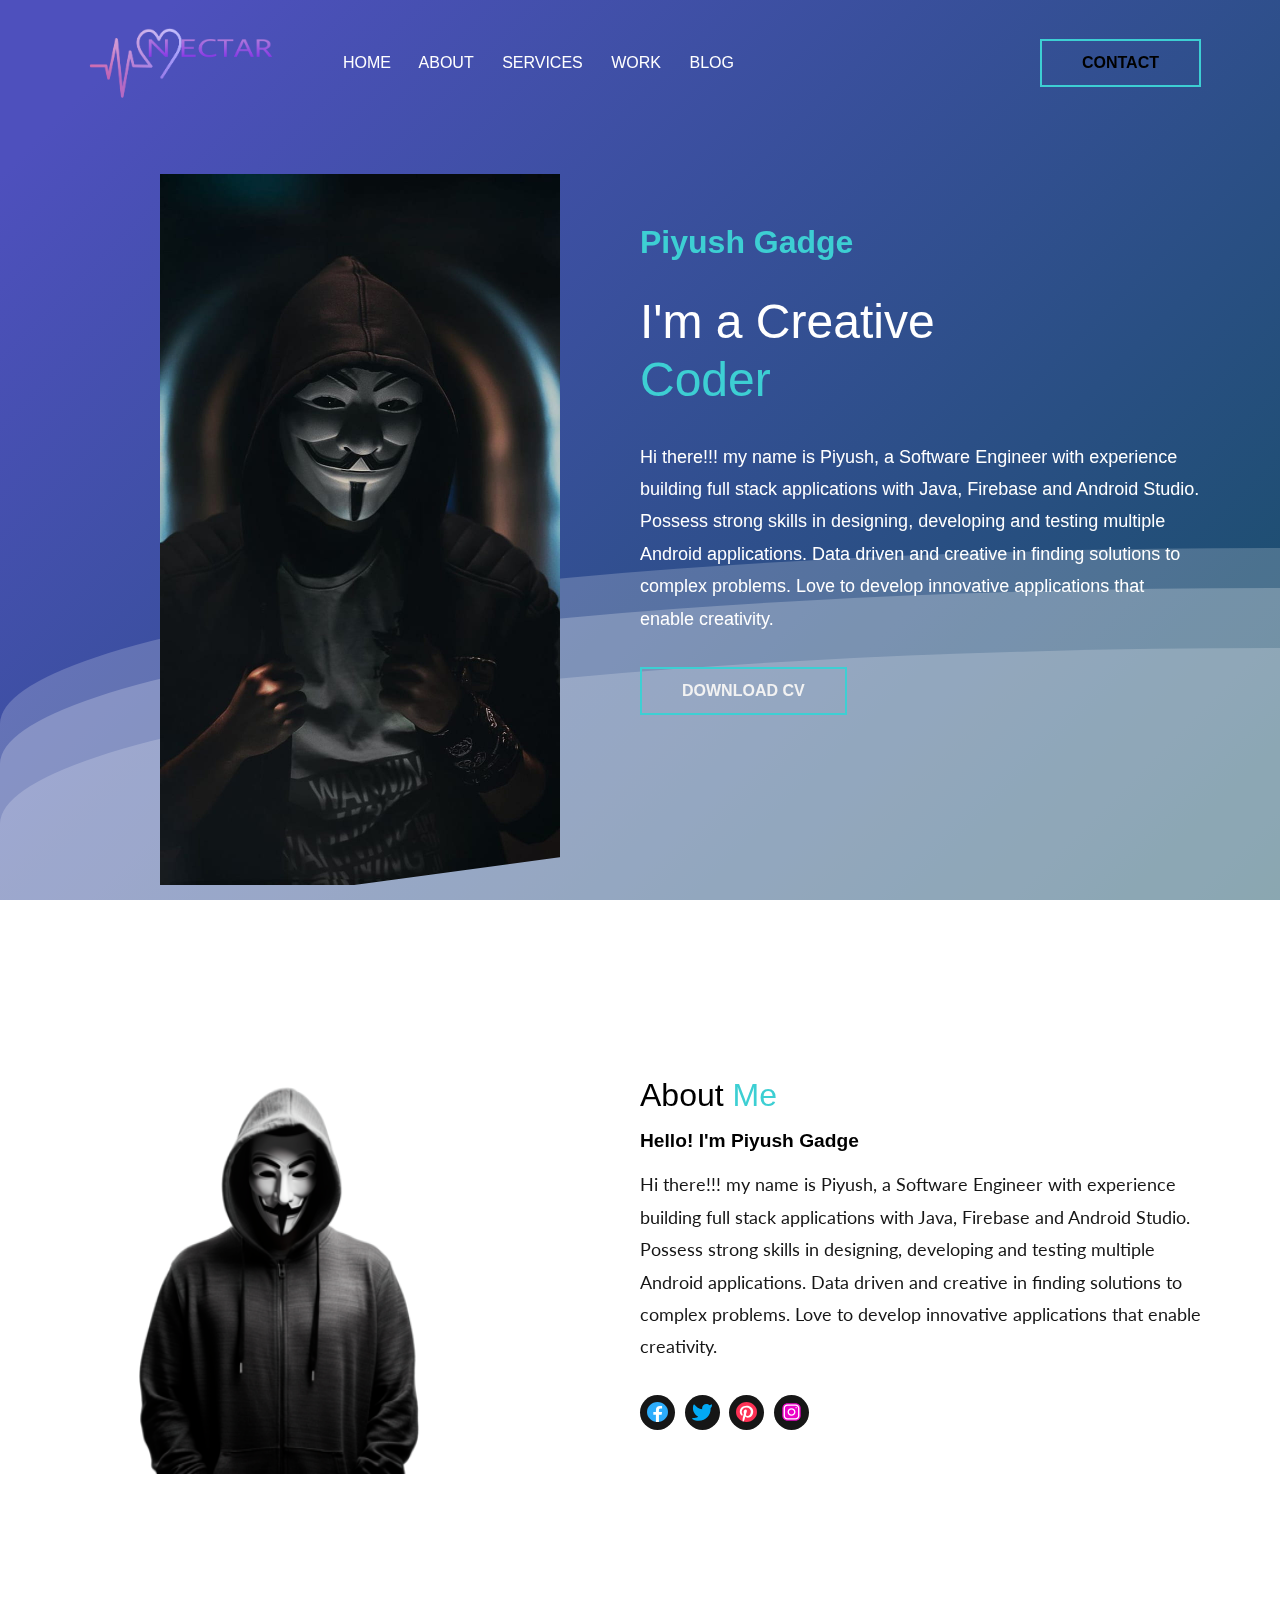
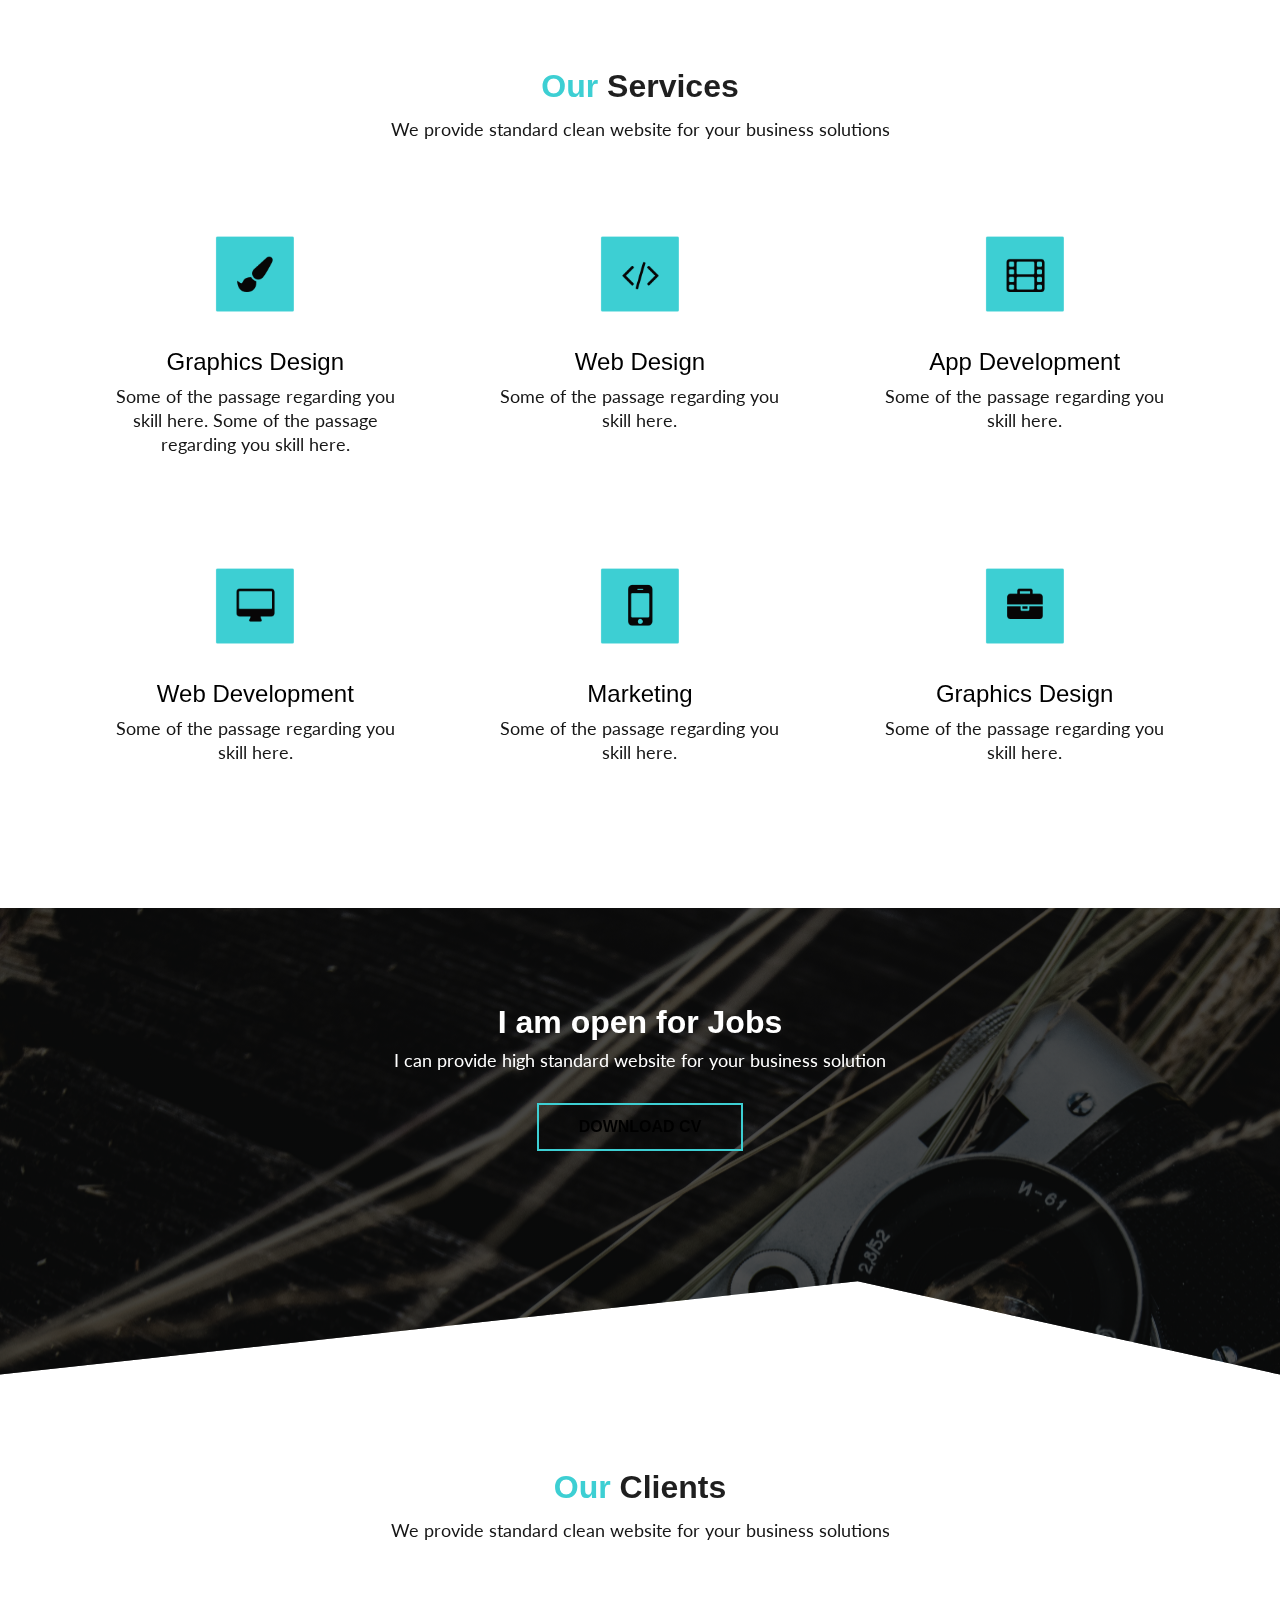
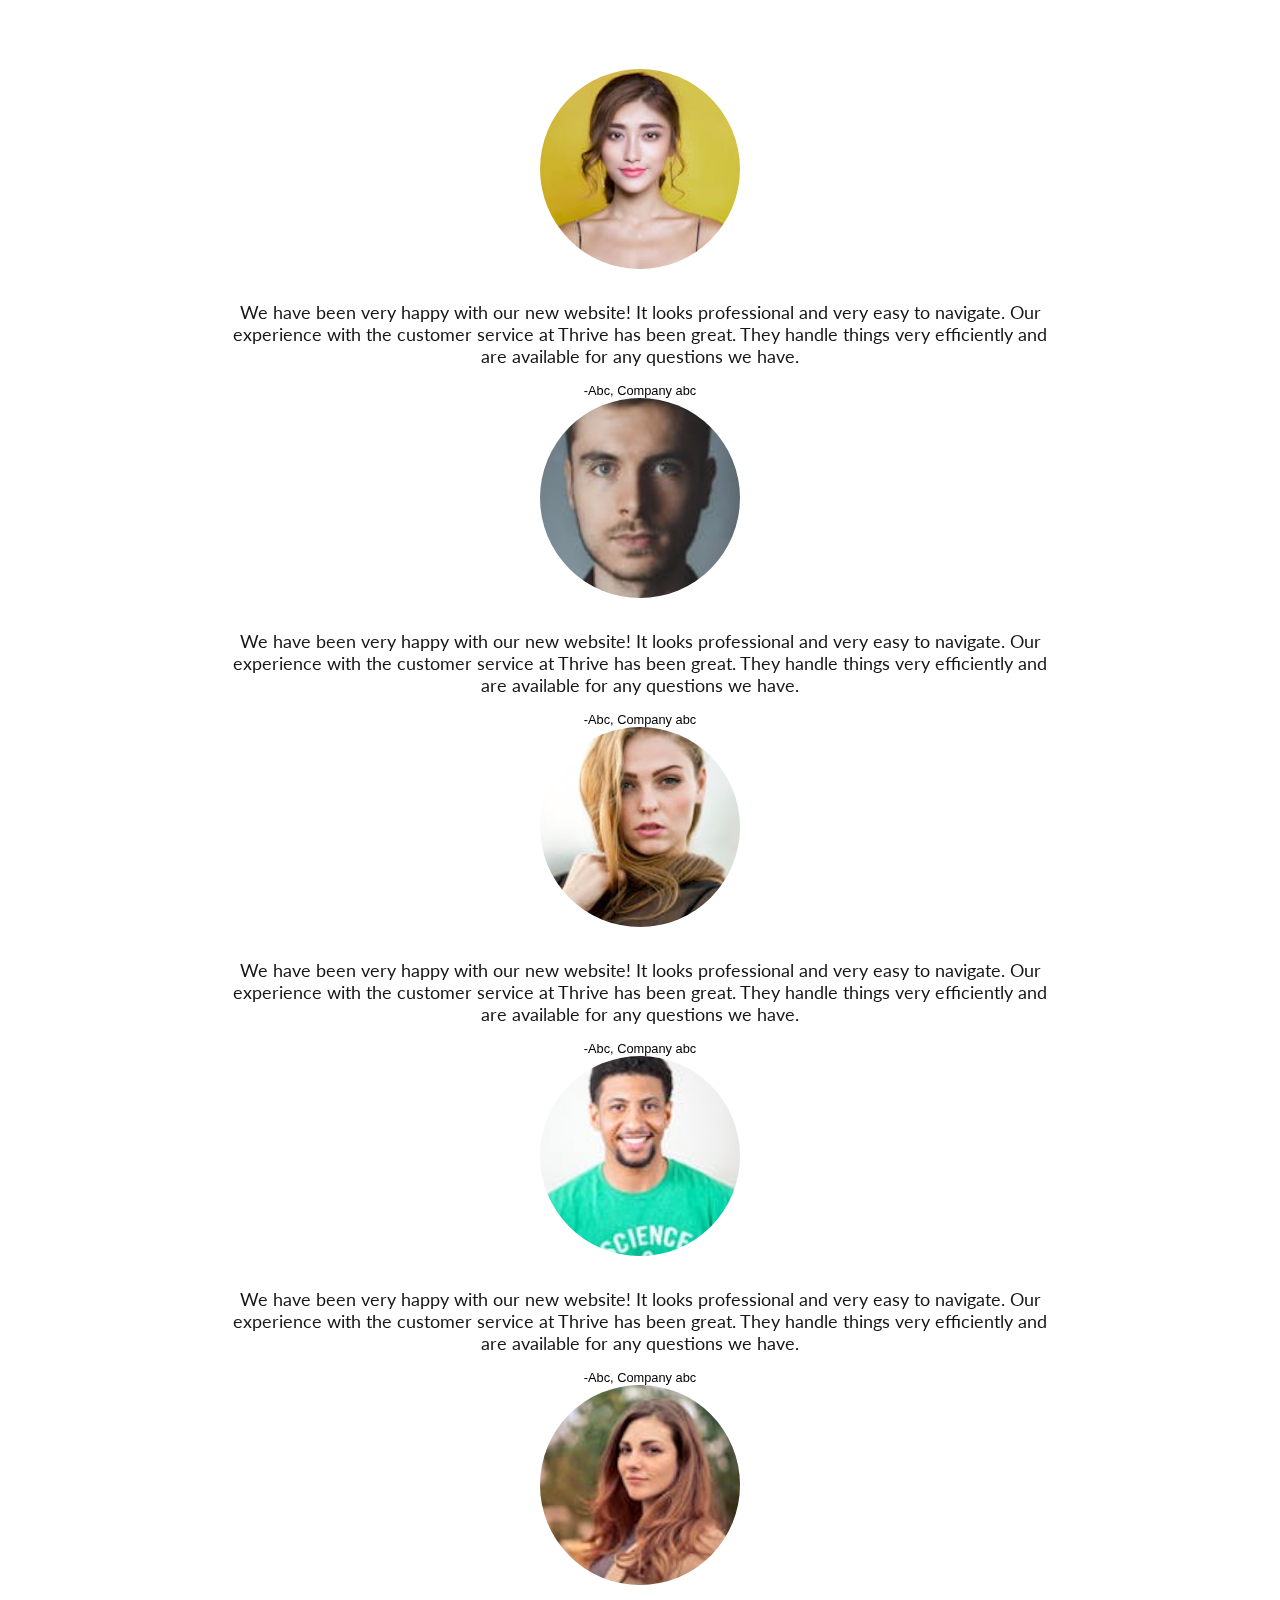
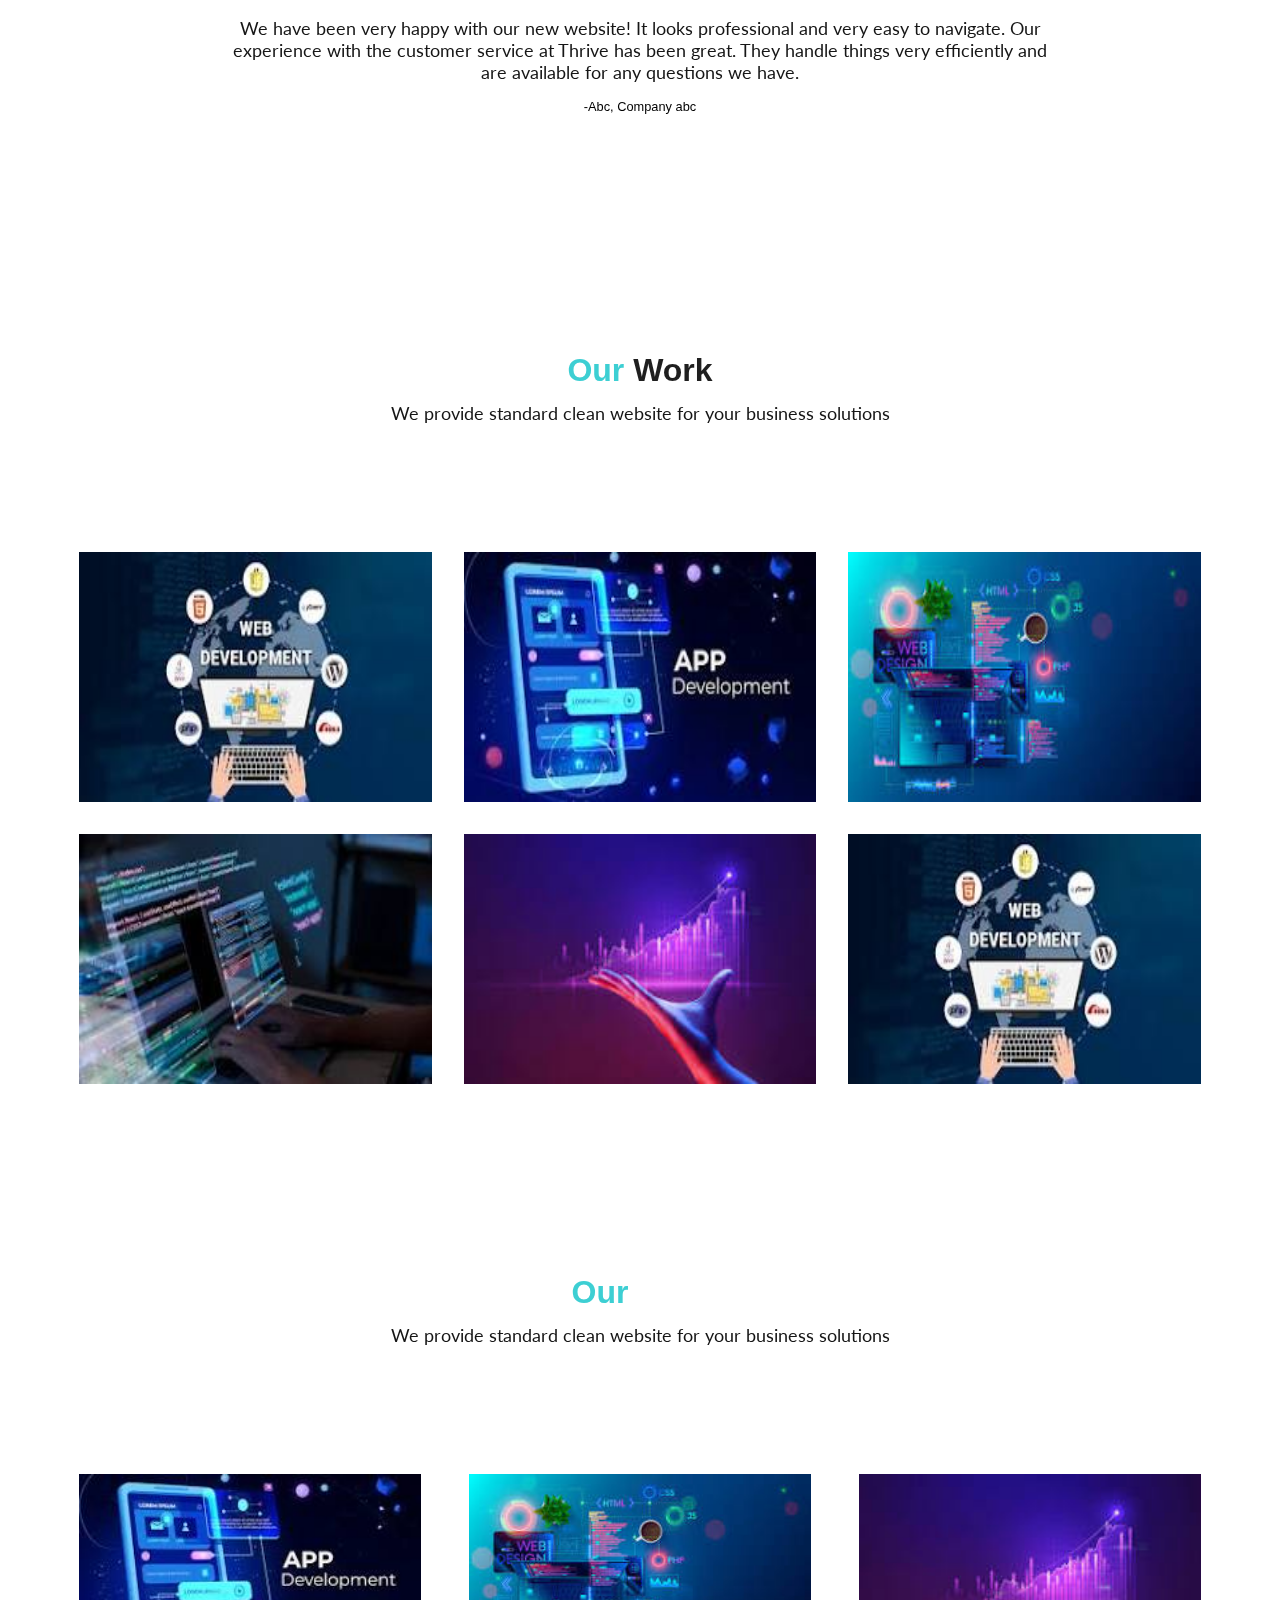
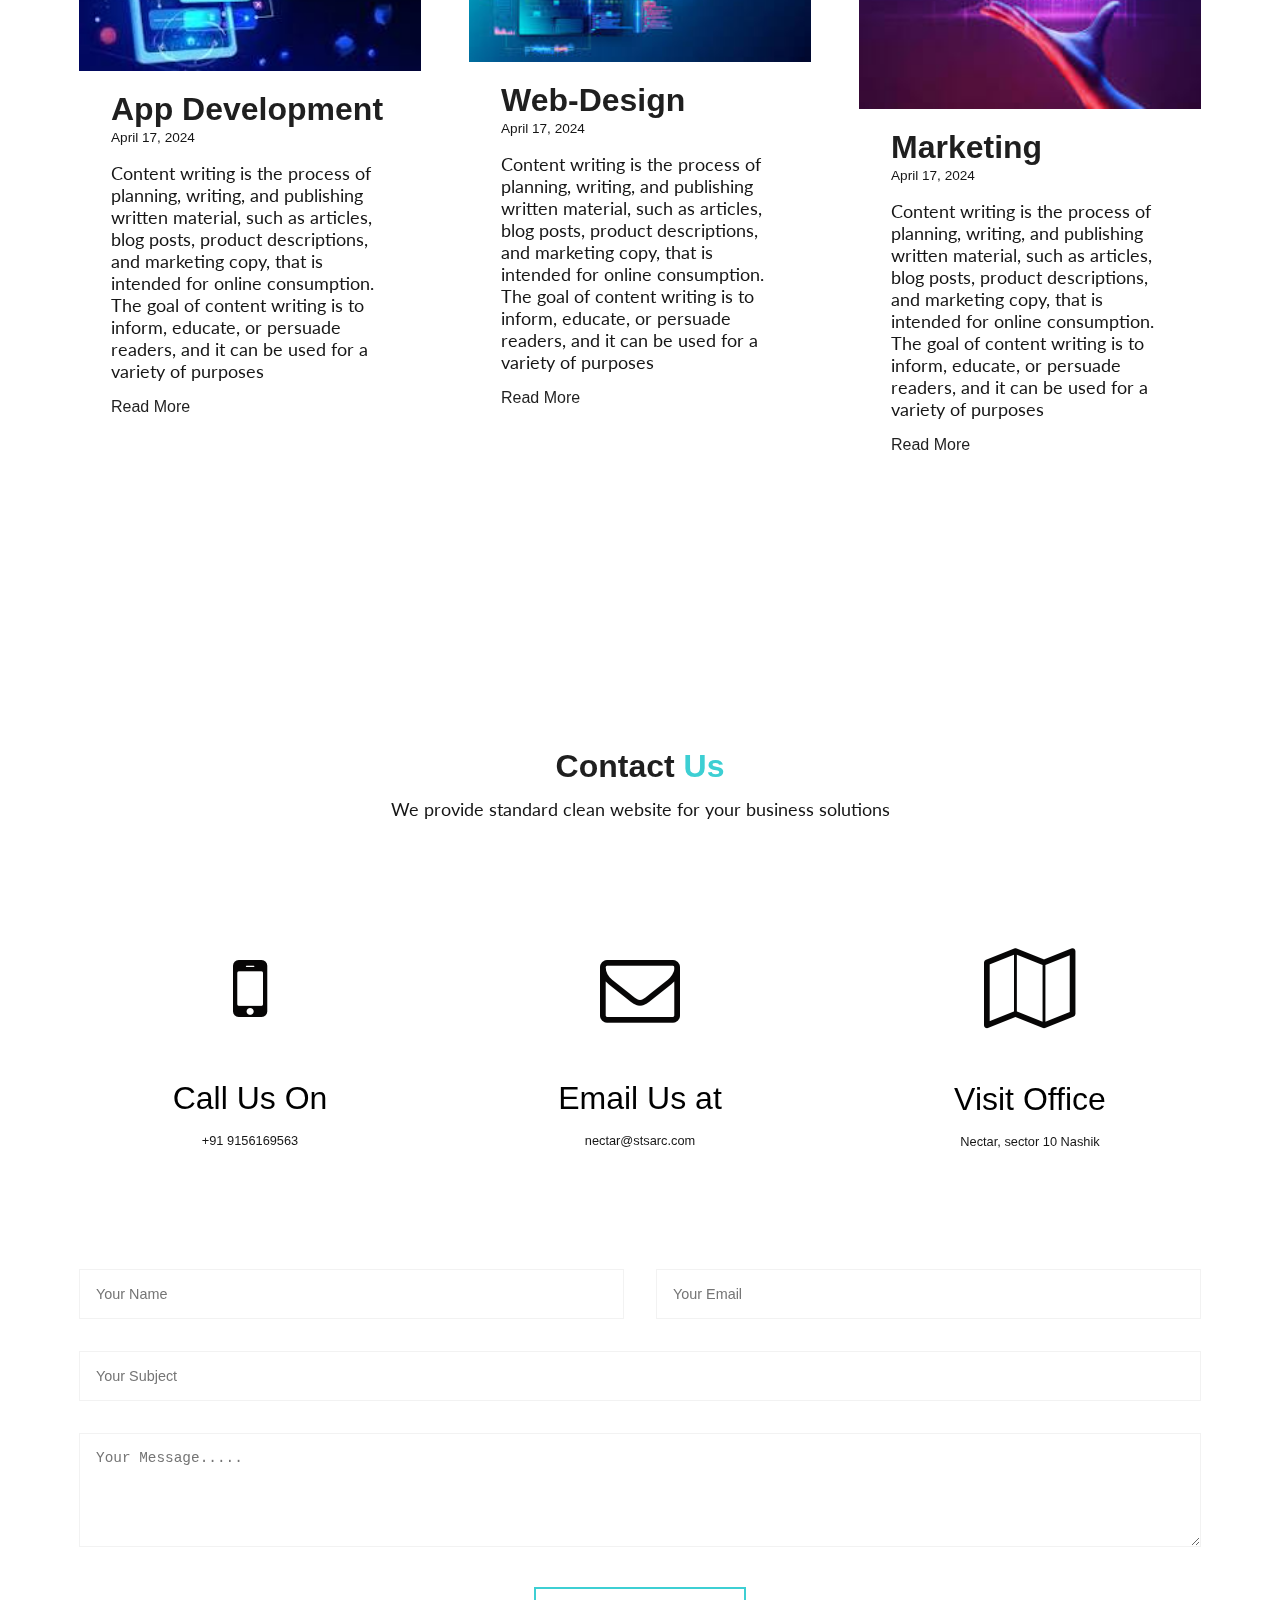
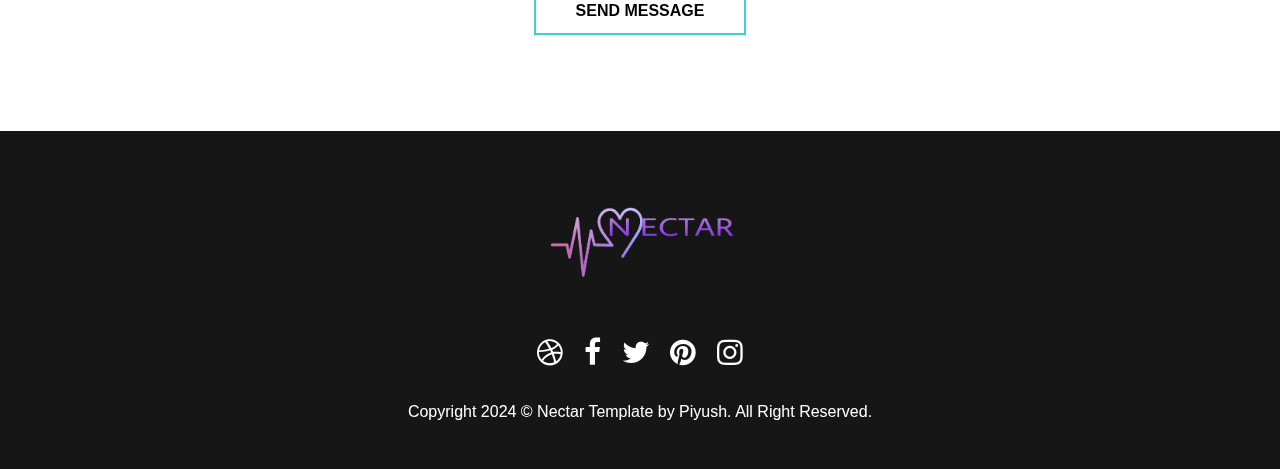
==== index.html @ 74df41cc "first commit" ====
<!DOCTYPE html>
<html lang="en">
<head>
    <meta charset="UTF-8">
    <meta name="viewport" content="width=device-width, initial-scale=1.0">
    <title>My Portfolio</title>
    <link rel="stylesheet" href="./css/style.css">
    <link href="https://fonts.googleapis.com/css2?family=Poppins:ital,wght@0,100;0,200;0,300;0,400;0,500;0,600;0,700;0,800;0,900;1,100;1,200;1,300;1,400;1,500;1,600;1,700;1,800;1,900&display=swap" rel="stylesheet">
    <link href="https://fonts.googleapis.com/css2?family=Lato:ital,wght@0,100;0,300;0,400;0,700;0,900;1,100;1,300;1,400;1,700;1,900&display=swap" rel="stylesheet">
    <link rel="stylesheet" type="text/css" href="//cdn.jsdelivr.net/npm/slick-carousel@1.8.1/slick/slick.css"/>
</head>
<body>
    
    <div class="wave"></div>
        <div class="wave"></div>
        <div class="wave"></div>
    
    <div class="site-main-wrapper"> 
        <button class="hamberger"> 
            <img src="./images/hamberger.svg" alt=""> 
        </button>

        <div class="mobile-nav">  
            <button class="times"><img src="./images/times.svg" alt="" class=""></button>
            <ul class="">
                <li><a href="#">Home</a></li>
                <li><a href="#">About</a></li>
                <li><a href="#">Services</a></li>
                <li><a href="#">Work</a></li>
                <li><a href="#">Blog</a></li>
            </ul>
        </div>
        <header>
            <div class="container">
            <nav id="main-nav" class="flex items-center justify-between">
                <div class="left flex items-center">
                    <div class="branding">
                        <img src="./images/Nectar.png" alt="" height="122px" width="200px">
                    </div>
                    <div>
                        <a href="#">Home</a>
                        <a href="#about">About</a>
                        <a href="#services">Services</a>
                        <a href="#work">Work</a>
                        <a href="#blog">Blog</a>
                    </div>
                </div>
    
                <div class="right">
                    <a href="#contact"><button class="btn btn-primary">Contact</button></a>
                </div>
            </nav>
            <div class="hero flex items-center justify-between">
                <div class="left flex-1 flex justify-center">
                    <img src="./images/f6.jpg" alt="" class="">
                </div>
                <div class="right flex-1 ">
                    <h6>Piyush Gadge</h6>
                    <h1>I'm a Creative <br><span>Coder</span></h1>
                    <p>
                        Hi there!!! my name is Piyush, a Software Engineer with experience building full stack applications with Java, Firebase and Android Studio. Possess strong skills in designing, developing and testing multiple Android applications. Data driven and creative in finding solutions to complex problems. Love to develop innovative applications that enable creativity.
                    </p>
                    <div class="">
                        <a href="cv.pdf" download> <button class="btn btn-secondary"> DOWNLOAD CV  </button></a>
                    </div>
                </div>
            </div>
        </header>
    
        <section id="about" class="about">
            <div class="container flex items-center about-inner-wrap">
                <div class="flex-1">
                    <img src="./images/f4.png" alt="" class="about-me-img" width="400px">
                </div>
                <div class="flex-1 right">
                    <h1>About <span>Me</span></h1>
                    <h3>Hello! I'm Piyush Gadge</h3>

                    <p>
                        Hi there!!! my name is Piyush, a Software Engineer with experience building full stack applications with Java,
                         Firebase and Android Studio. Possess strong skills in designing, developing and testing multiple Android applications. 
                         Data driven and creative in finding solutions to complex problems. Love to develop innovative applications that enable creativity.
                    </p>
                    <div class="social">
                        <!-- <a href="#"><img src="./images/website.svg" alt=""></a> -->
                        <a href="#"><img src="./images/icons8-facebook.svg" alt=""></a>
                        <a href="#"><img src="./images/icons8-twitter.svg" alt=""></a>
                        <a href="#"><img src="./images/icons8-pinterest.svg" alt=""></a>
                        <a href="#"><img src="./images/icons8-instagram.svg" alt=""></a>
                    </div>
                </div>
    
            </div>
        </section>
        <section id="services" class="services">
            <div class="container">
                <h1 class="section-heading"><span>Our </span>Services</h1>
                <p>We provide standard clean website for your business solutions</p>
                <div class="card-wrapper">
                    <div class="card">
                        <img src="./images/brush.png" alt="" class="">
                        <h2 class="">Graphics Design</h2>
                        <p>Some of the passage regarding you skill here. Some of the passage regarding you skill here.</p>
                        <img src="" alt="" class="">
                    </div>
                    <div class="card">
                        <img src="./images/code.png" alt="" class="">
                        <h2 class="">Web Design</h2>
                        <p>Some of the passage regarding you skill here.</p>
                        <img src="" alt="" class="">
                    </div>
                    <div class="card">
                        <img src="./images/media.png" alt="" class="">
                        <h2 class="">App Development</h2>
                        <p>Some of the passage regarding you skill here.</p>
                        <img src="" alt="" class="">
                    </div>
                    <div class="card">
                        <img src="./images/desktop.png" alt="" class="">
                        <h2 class="">Web Development</h2>
                        <p>Some of the passage regarding you skill here.</p>
                        <img src="" alt="" class="">
                    </div>
                    <div class="card">
                        <img src="./images/phone.png" alt="" class="">
                        <h2 class="">Marketing</h2>
                        <p>Some of the passage regarding you skill here.</p>
                        <img src="" alt="" class="">
                    </div>
                    <div class="card">
                        <img src="./images/bag.png" alt="" class="">
                        <h2 class="">Graphics Design</h2>
                        <p>Some of the passage regarding you skill here.</p>
                        <img src="" alt="" class="">
                    </div>
                </div>
            </div>
        </section>
    
        <section class="freelancer">
            <h1 class="">I am open for Jobs</h1>
            <p>I can provide high standard website for your business solution</p>
            <a href="cv.pdf" download> <button class="btn btn-primary">Download CV</button></a>
        </section>
    
        <section class="reviews">
            <div class="container">
                <h1 class="section-heading"><span>Our </span>Clients</h1>
                <p>We provide standard clean website for your business solutions</p>
                <div class="slider" >
                    <div class="slide">
                        <img src="./images/client (1).jpg" alt="">
                        <p>We have been very happy with our new website! It looks professional and very easy to navigate. Our experience with the customer service at Thrive has been great. They handle things very efficiently and are available for any questions we have.</p>
                        <span> -Abc, Company abc</span>
                    </div>
                    <div class="slide" class="mySlides">
                        <img src="./images/client (2).jpg" alt="">
                        <p>We have been very happy with our new website! It looks professional and very easy to navigate. Our experience with the customer service at Thrive has been great. They handle things very efficiently and are available for any questions we have.</p>
                        <span> -Abc, Company abc</span>
                    </div>
                    <div class="slide" class="mySlides">
                        <img src="./images/client (3).jpg" alt="">
                        <p>We have been very happy with our new website! It looks professional and very easy to navigate. Our experience with the customer service at Thrive has been great. They handle things very efficiently and are available for any questions we have.</p>
                        <span> -Abc, Company abc</span>
                    </div>
                    <div class="slide" class="mySlides">
                        <img src="./images/client (4).jpg" alt="">
                        <p>We have been very happy with our new website! It looks professional and very easy to navigate. Our experience with the customer service at Thrive has been great. They handle things very efficiently and are available for any questions we have.</p>
                        <span> -Abc, Company abc</span>
                    </div>
                    <div class="slide" class="mySlides">
                        <img src="./images/client (5).jpg" alt="">
                        <p>We have been very happy with our new website! It looks professional and very easy to navigate. Our experience with the customer service at Thrive has been great. They handle things very efficiently and are available for any questions we have.</p>
                        <span> -Abc, Company abc</span>
                    </div>
                </div>
                <div class="slider-dots">
    
                </div>
            </div>
        </section>
    
        <section  id="work" class="work">
            <div class="container">
                <h1 class="section-heading"><span>Our </span>Work</h1>
                <p>We provide standard clean website for your business solutions</p>
            
                <div class="card-wrapper">
                    <div class="card">
                        <div class="overlay">
                            <span>Category</span>
                            <a href="#">Web Development</a>
                        </div>
                        <img src="./images/web-development.jpeg" alt="" class="">
                    </div>
    
                    <div class="card">
                        <div class="overlay">
                            <span>Category</span>
                            <a href="#">App Development</a>
                        </div>
                        <img src="./images/App.jpeg" alt="" class="">
                    </div>
    
                    <div class="card">
                        <div class="overlay">
                            <span>Category</span>
                            <a href="#">Web Design</a>
                        </div>
                        <img src="./images/web-design.jpeg" alt="" class="">
                    </div>
    
                    <div class="card">
                        <div class="overlay">
                            <span>Category</span>
                            <a href="#">Graphic Design</a>
                        </div>
                        <img src="./images/Graphic-design.jpeg" alt="" class="">
                    </div>
    
                    <div class="card">
                        <div class="overlay">
                            <span>Category</span>
                            <a href="#">Marketing</a>
                        </div>
                        <img src="./images/Marketing.jpeg" alt="" class="">
                    </div>
    
                    <div class="card">
                        <div class="overlay">
                            <span>Category</span>
                            <a href="#">Web Development</a>
                        </div>
                        <img src="./images/web-development.jpeg" alt="" class="">
    
                    </div>
                </div>
            </div>
        </section>
    
        <section id="blog" class="blog">
            <div class="container">
                <h1 class="section-heading"><span>Our </span>Blog</h1>
                <p>We provide standard clean website for your business solutions</p>
    
                <div class="card-wrapper">
                    <div class="card">
                        <div class="img-wrapper">
                            <img src="./images/App.jpeg" alt="" class="">
                        </div>
                        <div class="card-content">
                            <a href="#"><h1>App Development</h1></a>
                            <span>April 17, 2024</span>
                            <p>Content writing is the process of planning, writing, and publishing written material, such as articles, blog posts, product descriptions, and marketing copy, that is intended for online consumption. The goal of content writing is to inform, educate, or persuade readers, and it can be used for a variety of purposes</p>
                            <a href="#" class="">Read More</a>
                        </div>
                    </div>
    
                    <div class="card">
                        <div class="img-wrapper">
                            <img src="./images/web-design.jpeg" alt="" class="">
                        </div>
                        <div class="card-content">
                            <a href="#"><h1>Web-Design</h1></a>
                            <span>April 17, 2024</span>
                            <p>Content writing is the process of planning, writing, and publishing written material, such as articles, blog posts, product descriptions, and marketing copy, that is intended for online consumption. The goal of content writing is to inform, educate, or persuade readers, and it can be used for a variety of purposes</p>
                            <a href="#" class="">Read More</a>
                        </div>
                    </div>
    
                    <div class="card">
                        <div class="img-wrapper">
                            <img src="./images/Marketing.jpeg" alt="" class="">
                        </div>
                        <div class="card-content">
                            <a href="#"><h1>Marketing</h1></a>
                            <span>April 17, 2024</span>
                            <p>Content writing is the process of planning, writing, and publishing written material, such as articles, blog posts, product descriptions, and marketing copy, that is intended for online consumption. The goal of content writing is to inform, educate, or persuade readers, and it can be used for a variety of purposes</p>
                            <a href="#" class="">Read More</a>
                        </div>
                    </div>
                </div>
            </div>
        </section>
    
        <section id="contact" class="contact">
            <div class="container">
                <h1 class="section-heading">Contact <span> Us</span></h1>
                <p>We provide standard clean website for your business solutions</p>
    
                <div class="card-wrapper">
                    <div class="card">
                        <img src="./images/phone-2.png" alt="" class="">
                        <h1>Call Us On</h1>
                        <h6>+91 9156169563</h6>
                    </div>
    
                    <div class="card">
                        <img src="./images/msg.png" alt="" class="" >
                        <h1>Email Us at</h1>
                        <h6>nectar@stsarc.com</h6>
                    </div>
    
                    <div class="card">
                        <img src="./images/map.png" alt="" class="">
                        <h1>Visit Office</h1>
                        <h6>Nectar, sector 10 Nashik</h6>
                    </div>
                </div>
    
                <form action="" class="">
                    <div class="input-wrap">
                        <input type="text" class="" placeholder="Your Name">
                        <input type="text" class="" placeholder="Your Email">
                    </div>
        
                    <div class="input-wrap-2">
                        <input type="text" class="" placeholder="Your Subject">
                        <textarea name="" id="" cols="5" rows="5" class="" placeholder="Your Message....." ></textarea>
                    </div>
                    <div class="btn-wrapper">
                        <button class="btn btn-primary">Send Message</button>
                    </div>
                </form>
                
            </div>
        </section>
    
        <footer class="">
            <img src="./images/Nectar.png" alt="" class="footer-logo">
            <div class="footer-socials">
                <a href="#"><img src="./images/website.png" alt="" class=""></a>
                <a href="#"><img src="./images/facebook.png" alt="" class=""></a>
                <a href="#"><img src="./images/twitter.png" alt="" class=""></a>
                <a href="#"><img src="./images/pintrest.png" alt="" class=""></a>
                <a href="#"><img src="./images/instagram.png" alt="" class=""></a>
            </div>
            <div class="copyright">
                Copyright 2024 © Nectar Template by Piyush. All Right Reserved.
            </div>
        </footer>
    </div>

    <script type="text/javascript" src="//code.jquery.com/jquery-1.11.0.min.js"></script>
    <script type="text/javascript" src="//code.jquery.com/jquery-migrate-1.2.1.min.js"></script>
    <!-- <script type="text/javascript" src="slick/slick.min.js"></script> -->
    <script type="text/javascript" src="//cdn.jsdelivr.net/npm/slick-carousel@1.8.1/slick/slick.min.js"></script>

    <script src="./js/app.js"></script>



</body>
</html>
---- css/style.css ----
@import 'utilities.css';

/* Here in :root we have defined colors so that just by observing 
the names of variable attached to the color we will get idea 
which color it is.  */
:root{
    --primary: #3DCFD3;
    --dark: #161616;
    --pure: #ffffff;
    --ternary: #ff5599;
    --light: #f2f2f2;
    --secondary: #1f1f1f;
}





/*
.selector {
    background: linear-gradient(270deg, #31e3b5, #87e31d, #1dd9e3);
    background-size: 600% 600%;
    height: 100vh;

    -webkit-animation: AnimationName 5s ease infinite;
    -moz-animation: AnimationName 5s ease infinite;
    animation: AnimationName 5s ease infinite;
}

@-webkit-keyframes AnimationName {
    0%{background-position:0% 50%}
    50%{background-position:100% 50%}
    100%{background-position:0% 50%}
}
@-moz-keyframes AnimationName {
    0%{background-position:0% 50%}
    50%{background-position:100% 50%}
    100%{background-position:0% 50%}
}
@keyframes AnimationName {
    0%{background-position:0% 50%}
    50%{background-position:100% 50%}
    100%{background-position:0% 50%}
}
*/
body {
    margin: auto;
    font-family: -apple-system, BlinkMacSystemFont, sans-serif;
    overflow: auto;
    background: linear-gradient(315deg, rgba(101,0,94,1) 3%, rgb(9, 77, 146) 38%, rgb(4, 78, 73) 68%, rgb(78, 80, 189) 98%);
    animation: gradient 15s ease infinite;
    background-size: 400% 400%;
    background-attachment: fixed;
}

@keyframes gradient {
    0% {
        background-position: 0% 0%;
    }
    50% {
        background-position: 100% 100%;
    }
    100% {
        background-position: 0% 0%;
    }
}

.wave {
    background: rgb(255 255 255 / 25%);
    border-radius: 1000% 1000% 0 0;
    position: fixed;
    width: 200%;
    height: 22em;
    animation: wave 10s -3s linear infinite;
    transform: translate3d(33, 33, 33);
    opacity: 0.8;
    bottom: 0;
    left: 0;
    z-index: -1;
    animation-direction: alternate-reverse;

}

.wave:nth-of-type(2) {
    bottom: -6.25em;
    animation: wave 18s linear reverse infinite;
    opacity: 0.8;
}

.wave:nth-of-type(3) {
    bottom: -2.5em;
    animation: wave 20s -1s reverse infinite;
    opacity: 0.9;
}

@keyframes wave {
    12% {
        transform: translateX(1);
    }

    25% {
        transform: translateX(-25%);
    }

    50% {
        transform: translateX(-50%);
    }

    75% {
        transform: translateX(-25%);
    }

    100% {
        transform: translateX(1);
    }
}


html{
    scroll-behavior: smooth;
}
 

*{
    padding: 0;
    margin: 0;
    box-sizing: border-box;
    -webkit-font-smoothing: antialiased;

}

header{
    background: var();
    clip-path: polygon(0 0, 100% 0, 100% 100%, 70% 87%, 0 100%);
    margin-top: 0;
    padding-top: 0;
    /* height: 800px; */
}

.container{
    max-width: 1100px;
    padding: 0px 15px;
    margin: 0 auto;
}

@media (min-width: 576px){
    .container{
        max-width: 540px;
    }
}

@media (min-width: 768px){
    .container{
        max-width: 720px;
    }
}

@media (min-width: 992px){
    .container{
        max-width: 960px;
    }
}

@media (min-width: 1200px){
    .container{
        max-width: 1152px;
    }
}

header nav .left a{
    color: var(--pure);
    text-decoration: none;
    margin-right: 1.5rem;
    text-transform: uppercase;
    transition: all .3s;
}

header nav .left a:hover{
    color: var(--primary);
}

header nav{
    padding: 0;
    margin: 0;
    
    

}


header nav .branding{
    margin-right: 4rem;
    
}

.hero{
    padding: 3rem 0;

}

.hero .left img{
    width: 400px;
    background-image: url('./images/user-1.png');
    background: transparent;
}

.hero .right{
    color: var(--pure);

}


.hero .right h6{
    font-size: 2rem;
    color: var(--primary);
    margin-bottom: 2rem;
}

.hero .right h1{
    font-size: 3rem;
    font-weight: 150;
    line-height: 1.2;
    margin-bottom: 2rem;
}

.hero .right h1 span{
    color: var(--primary);
}

.hero .right p{
    line-height: 1.8;
    margin-bottom: 2rem;
    font-size: large;
}

.hero .right{
    margin-top: -7.5rem;
}

section{
    padding: 6rem 0;
}

section.about .about-me-img{
    height: 445px;
}

section.about h1{
    margin-bottom: 1rem;
    font-size: 2rem;
    font-weight: 500;
}

section.about h1 span{
    color: var(--primary);
}

section.about h3{
    font-size: 1.2rem;
    margin-bottom: 1rem;
    font-weight: 600;
}

section.about p{
    font-family: 'Lato', sans-serif;
    color: var(--dark);
    line-height: 1.8;
    margin-bottom: 2rem;
    font-size: large;
}

section.about .social{
    display: flex;

}

section.about .social a{
    background: var(--dark);
    align-items: center;
    display: flex;
    justify-content: center;
    width: 35px;
    height: 35px;
    border-radius: 50%;
    margin-right: 0.6rem;
    transition: all .3s ease;

}

section.about .social a:hover{
    background: var(--primary);
}

section.about .social a img{
    height: 100%;
    width: 100%;
    padding: 0.45rem;
}

.section-heading{
    color: var(--secondary);
    text-align: center;
    margin-bottom: 1rem;
    line-height: 1;
}

.section-heading span{
    color: var(--primary);
}

.section-heading + p{
    color: var(--dark);
    font-family: 'Lato', sans-serif;
    margin-bottom: 8rem;
    text-align: center;
    font-size: large;
}



section.services .card-wrapper{
    display: grid;
    grid-template-columns: repeat(3, 1fr);
    grid-column-gap: 2rem;
    grid-row-gap: 6rem;

}

section.services .card-wrapper .card{
    background: transparent;
    padding: 3rem 2rem;
    position: relative;
    padding-top: 5rem;
    text-align: center;
    transition: all .3s;
}

section.services .card-wrapper .card img{
    /* background: var(--primary); */
    position: absolute;
    height: 4.75rem;
    top: -2rem;
    left: 50%;
    transform: translateX(-50%);
}

section.services .card-wrapper .card h2{
    font-weight: 400;
    font-size: 1.5rem;
    margin-bottom: .5rem;
}

section.services .card-wrapper .card p{
    font-family: 'Lato', sans-serif;
    color: var(--dark);
    line-height: 1.5rem;
    font-size: large;
}

section.services .card-wrapper .card:hover{
    background: var(--dark);
}

section.services .card-wrapper .card:hover h2, section.services .card-wrapper .card:hover p{
    color: var(--pure);
}

section.freelancer{
    text-align: center;
    background: linear-gradient(rgba(0,0,0,0.7), rgba(0,0,0,0.7)), url(../images/camera.png);
    color: var(--pure);
    clip-path: polygon(0 0, 100% 0, 100% 100%, 67% 80%, 0 100%);
    padding-bottom: 14rem;
}

section.freelancer h1{
    font-size: 2rem;
    margin-bottom: 0.5rem;
}

section.freelancer p{
    margin-bottom: 2rem;
    font-family: 'Lato', sans-serif;
    color: var(--pure);
    font-size: large;
}

section.reviews .slider .slide img{
    width: 200px;
    height: 200px;
    border-radius: 50%;
    object-fit: cover;
    margin-bottom: 2rem;
}

section.reviews .slider .slide{
    text-align: center;
    display: flex;
    align-items: center;
    flex-direction: column;
    padding: 0 9rem;
} 

section.reviews .slider .slide p{
    font-size: large;
    font-family: 'Lato', sans-serif;
    color: var(--dark);
    margin-bottom: 1rem;
}

section.reviews .slider .slide span{
    font-size: 0.8rem;
}

section.reviews .slider-dots .dots{
    list-style-type: none;
    display: flex!important;
    justify-content: center;
}

section.reviews .slider-dots{
    margin-top: 3rem;
}

section.reviews .slider-dots button{
    font-size: 0;
    width: 9px;
    height:9px;
    margin-right: 0.5rem;
    border: none;
    outline: none;
    background: var(--dark);
    border-radius: 50px;
    cursor: pointer;
}

section.reviews .dots li.slick-active button{
    background: var(--primary);
    width: 20px;
    transition: all .3s;
}



section.work .card-wrapper{
    display: grid;
    grid-template-columns: repeat(3, 1fr);
    grid-gap: 2rem;
}

section.work .card-wrapper .card{
    position: relative;
    height: 250px;
}

section.work .card-wrapper .card .overlay{
    position: absolute;
    top: 0;
    left: 0;
    width: 100%;
    height: 100%;
    background: rgba(138, 159, 160, 0.9);
    display: flex;
    justify-content: center;
    align-items: center;
    flex-direction: column;
    color: var(--light);
    opacity: 0;
    transition: all .3s;
}

section.work .card-wrapper .card:hover .overlay{
    opacity: 1;
}

section.work .card-wrapper .card .overlay a{
    color: var(--secondary);
    text-decoration: none;

}

section.work .card-wrapper .card img{
    height: 100%;
    width: 100%;
    
}

section.blog{
   /* background: var(--dark);
   */
    clip-path: polygon(0 0, 100% 0, 100% 100%, 67% 90%, 0 100%);
    padding-bottom: 11.5rem;
}

section.blog .section-heading{
    color: var(--pure);
}

section.blog .card-wrapper{
    display: grid;
    grid-template-columns: repeat(3, 1fr);
    grid-gap: 3rem;
}

section.blog .card-wrapper .card{
    background: transparent;
}

section.blog .card-wrapper .card .img-wrapper img{
    width: 100%;
    height: 100%;
    object-fit: cover;
}

section.blog .card-wrapper .card-content{
    padding: 1rem;
    padding-left: 2rem;
    padding-right: 2rem;
}

section.blog .card-wrapper .card-content h1{
    font-size: 2rem;    
    font-weight: 600;
}

section.blog .card-wrapper .card-content a{
    color: var(--secondary);
    text-decoration: none;
    transition: all .2s;
}

section.blog .card-wrapper .card-content a:hover{
    color: var(--primary);
}

section.blog .card-wrapper .card-content span{
    color: var(--dark);
    font-size: 0.85rem;   
}

section.blog .card-wrapper .card-content p{
    font-family: 'Lato', sans-serif;
    color: var(--dark);
    font-size: large;
    margin-top: 1rem;
    margin-bottom: 1rem;
}

section.contact .card-wrapper{
    display: grid;
    grid-template-columns: repeat(3, 1fr);
    grid-gap: 3rem;
}

section.contact .card-wrapper .card{
    text-align: center;

}

section.contact .card-wrapper .card img{
    margin-bottom: 3rem;
}

section.contact .card-wrapper .card h1{
    font-weight: 500;
    margin-bottom: 1rem;
}

section.contact .card-wrapper .card h6{
    font-size: 0.8rem;
    color: var(--dark);
    font-weight: 400;
    margin-bottom: 6rem;
}

section.contact .input-wrap{
    display: grid;
    grid-template-columns: repeat(2, 1fr);
    grid-gap: 2rem;
    margin-bottom: 2rem;
    margin-top: 1.5rem;
    font-size: large;

}

section.contact .input-wrap-2{
    display: flex;
    flex-direction: column;
}

section.contact .input-wrap-2 input{
    margin-bottom: 2rem;
    border: 1px solid var(--light);
    font-size: 0.9rem;
}

section.contact input{
    padding: 1rem;
    border: 1px solid var(--light);
    font-size: 0.9rem;
}

section.contact .input-wrap-2 textarea{
    padding: 1rem;
    border: 1px solid var(--light);
    font-size: 0.9rem;
}

section.contact .input-wrap-2 textarea:focus, section.contact input:focus{
    outline: none;
    border-color: var(--secondary);
}

section.contact .btn-wrapper{
    text-align: center;
    margin-top: 2.5rem;
}



footer{
    background: var(--dark);
    text-align: center;
    padding: 3rem 0;
}

footer .footer-logo{
    margin-bottom: 2rem;
    width: 200px;
}

footer .footer-socials a{
    margin-right: 1rem;
}

footer .footer-socials{
    margin-bottom: 2rem;
    margin-right: -1rem;
}

footer .copyright{
    color: var(--pure);
}


@media (max-width: 1024px){
    header #main-nav{
        display:none;
    }
}

.site-main-wrapper{
    position: relative;

}
.hamberger{
    position: absolute;
    top:40px;
    right:40px;
    z-index: 11;
    background: none;
    border: none;
    outline: none;
    cursor: pointer;
    display: none;
}

.hamberger img{
    width: 2rem;
}

.mobile-nav{
   position: fixed;
   top:0;
   left:0;
   z-index:1001;
   background:var(--light);
   width:100%;
   height:100%;
   padding:2rem;
   padding-top:5rem;
   transform: translateX(-100%);
   transition: all .5s ease-in-out;
}

.open{
    transform: translateX(0);
}

.times{
    position: fixed;
    top: 30px;
    right: 30px;
    border: none;
    background: none;
    outline: none;
    cursor: pointer;
}

.times img{
    width: 2rem;
}

.mobile-nav ul{
    list-style-type: none;

}

.mobile-nav ul li a{
    color: var(--secondary);
    text-decoration: none;
    font-size: 2rem;
}

@media (max-width:1024px){
    header #main-nav{
        display: none;
    }

    .hamberger{
        display: block;
    }

    .hero .left img{
        width: 260px;
    }

    .hero .right  h1{
        font-size: 3rem;
    }

    .hero{
        padding-top: 10rem;
    }

    header{
        clip-path: polygon(0 0, 100% 0, 100% 100%, 27% 89%, 0 100%);
    }

    section.about .about-me-img{
        height: 360px;
    }

    section.services .card-wrapper{
        grid-template-columns: repeat(2, 1fr);
    }

    section.work .card-wrapper{
        grid-template-columns: repeat(2, 1fr);
    }

    section.blog .card-wrapper{
        grid-template-columns: repeat(1, 1fr);
    }
    section.blog{
        clip-path: polygon(0 0, 100% 0, 100% 100%, 67% 97%, 0 100%);
    }
}

@media (max-width: 576px){
    .hero{
        flex-direction: column;
    }
    header{
        clip-path: polygon(0 0, 100% 0, 100% 100%, 69% 96%, 0 100%);
    }

    .hero .right{
        position: absolute;
        top: 200px;
        padding: 0 1rem;
        background: linear-gradient(rgba(0,0,0,0), rgba(0,0,0,0.9));
    }

    .hero .left {
        margin-top: -5rem;
        margin-right: -9rem;
        padding-bottom: 6rem;
    }

    .about-inner-wrap{
        flex-direction: column;
    }

    .about .right{
        text-align: center;
        margin-top: 2rem;
    }

    .about .right .social{
        justify-content: center;
    }

    section{
        padding: 4rem 0;
    }

    section.services .card-wrapper{
        grid-template-columns: repeat(1, 1fr);
    }

    section.freelancer h1{
        line-height: 1.2;
    }
    section.freelancer{
        clip-path: polygon(0 0, 100% 0, 100% 100%, 67% 89%, 0 100%);
        padding-bottom: 8rem;
    }

    section.reviews .slider .slide{
        padding: 0;
    }
    .section-heading + p{
        margin-bottom: 3rem;
        font-size: large;
    }

    section.work .card-wrapper{
        grid-template-columns: repeat(1, 1fr);
    }

    section.contact .card-wrapper{
        grid-template-columns: repeat(1, 1fr);
    }

    section.contact .input-wrap{
        grid-template-columns: repeat(1, 1fr);
    }
}
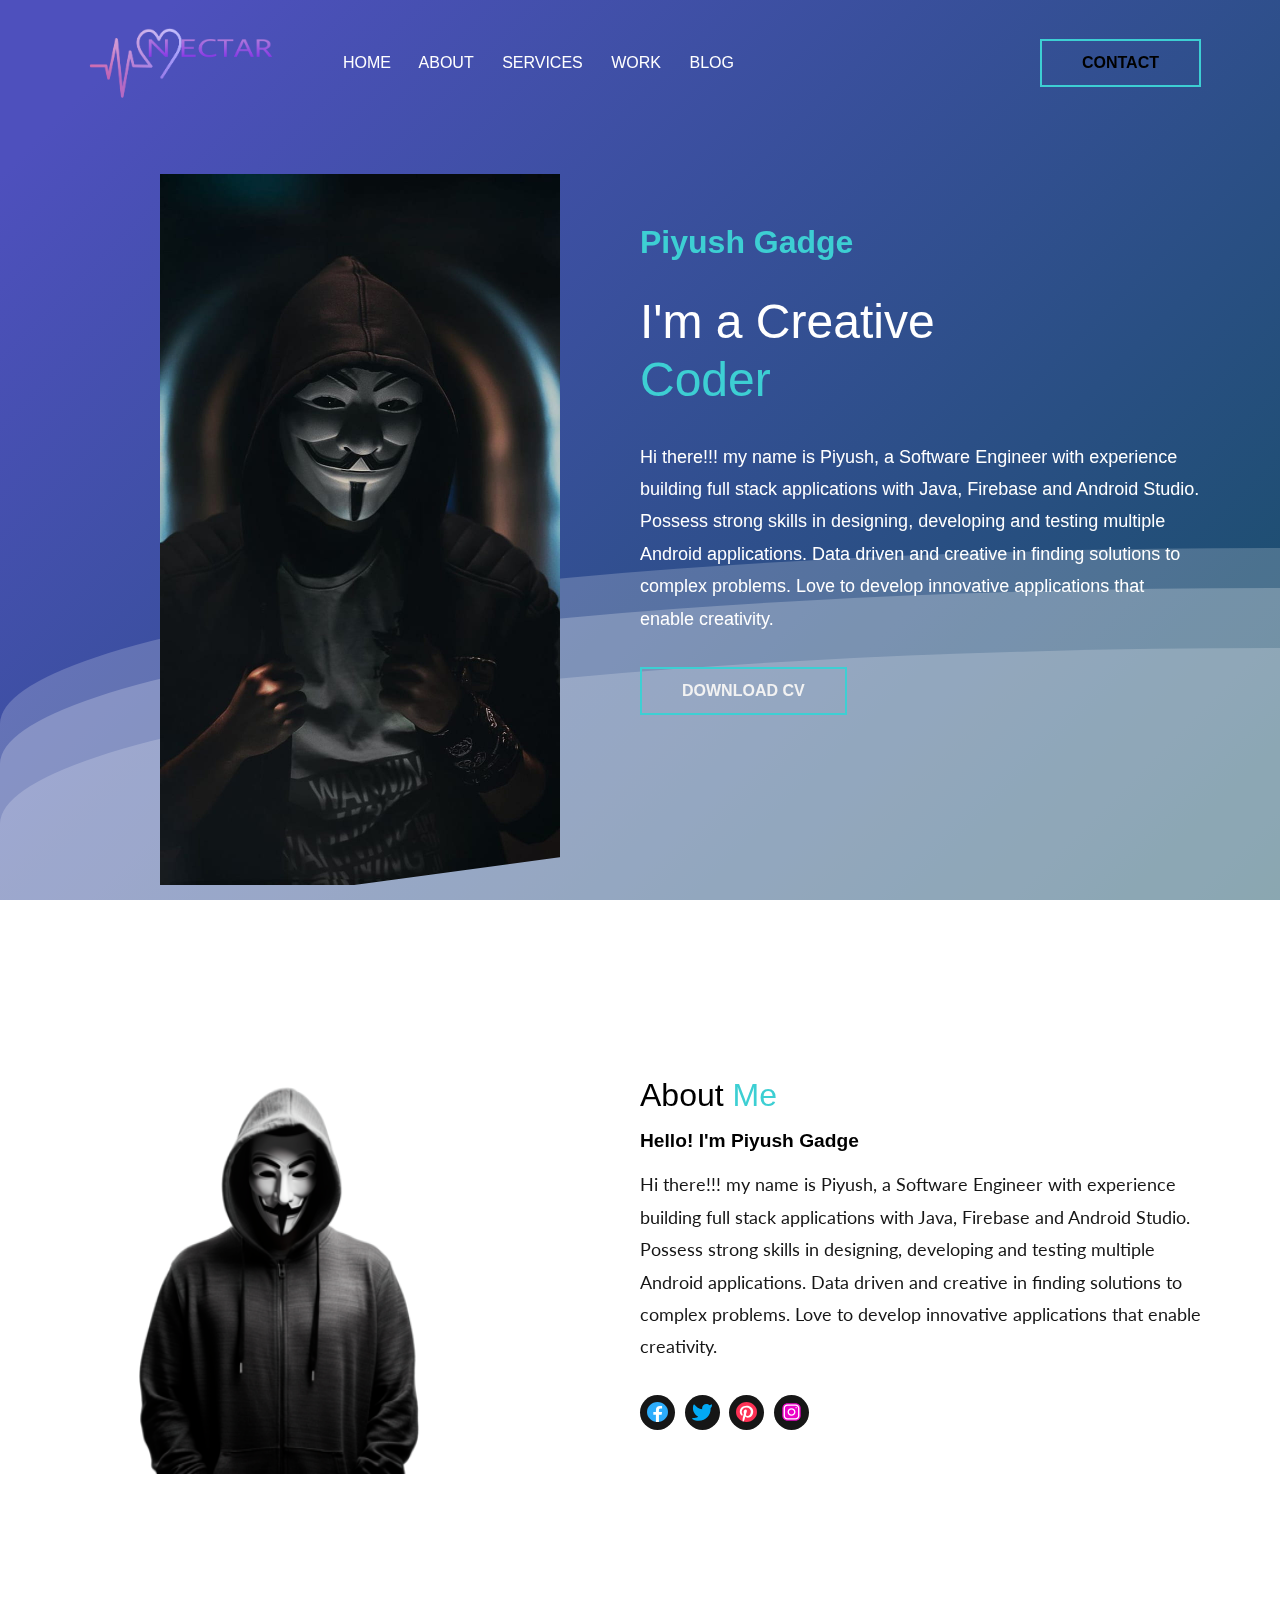
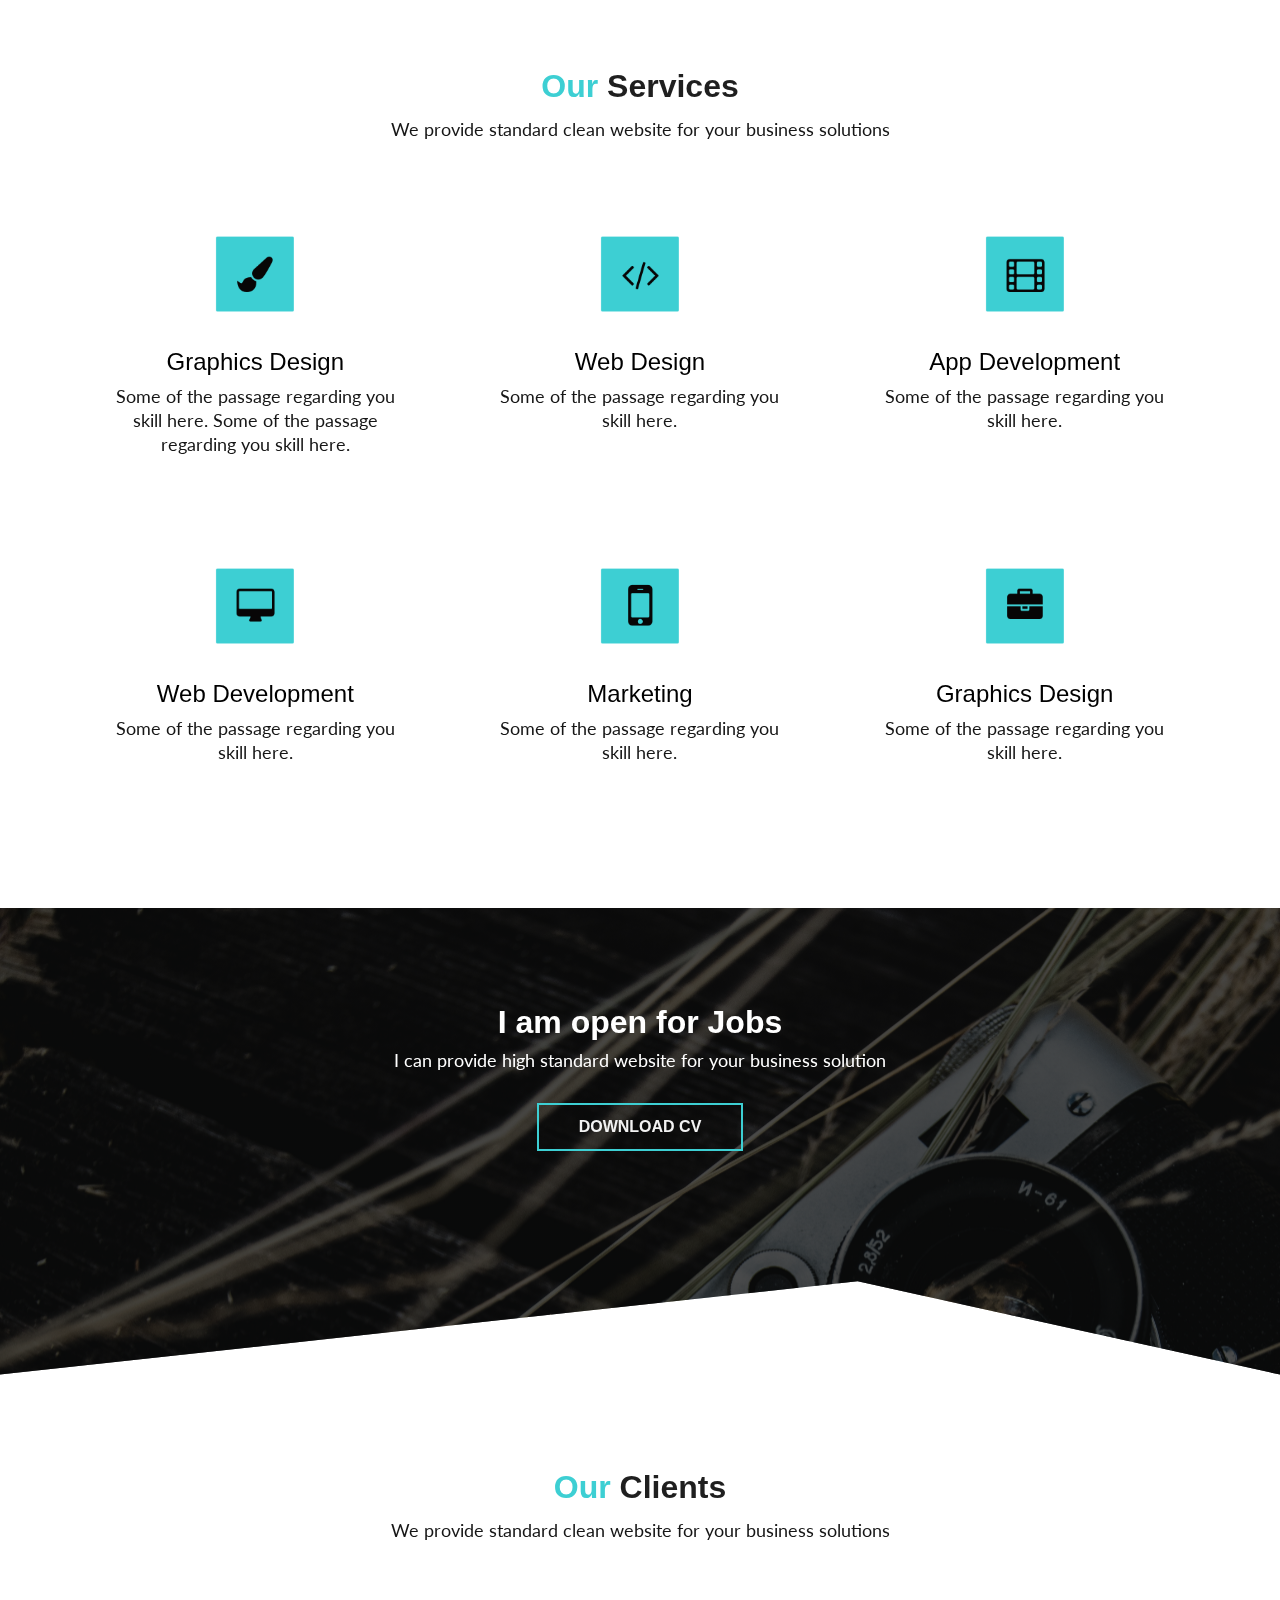
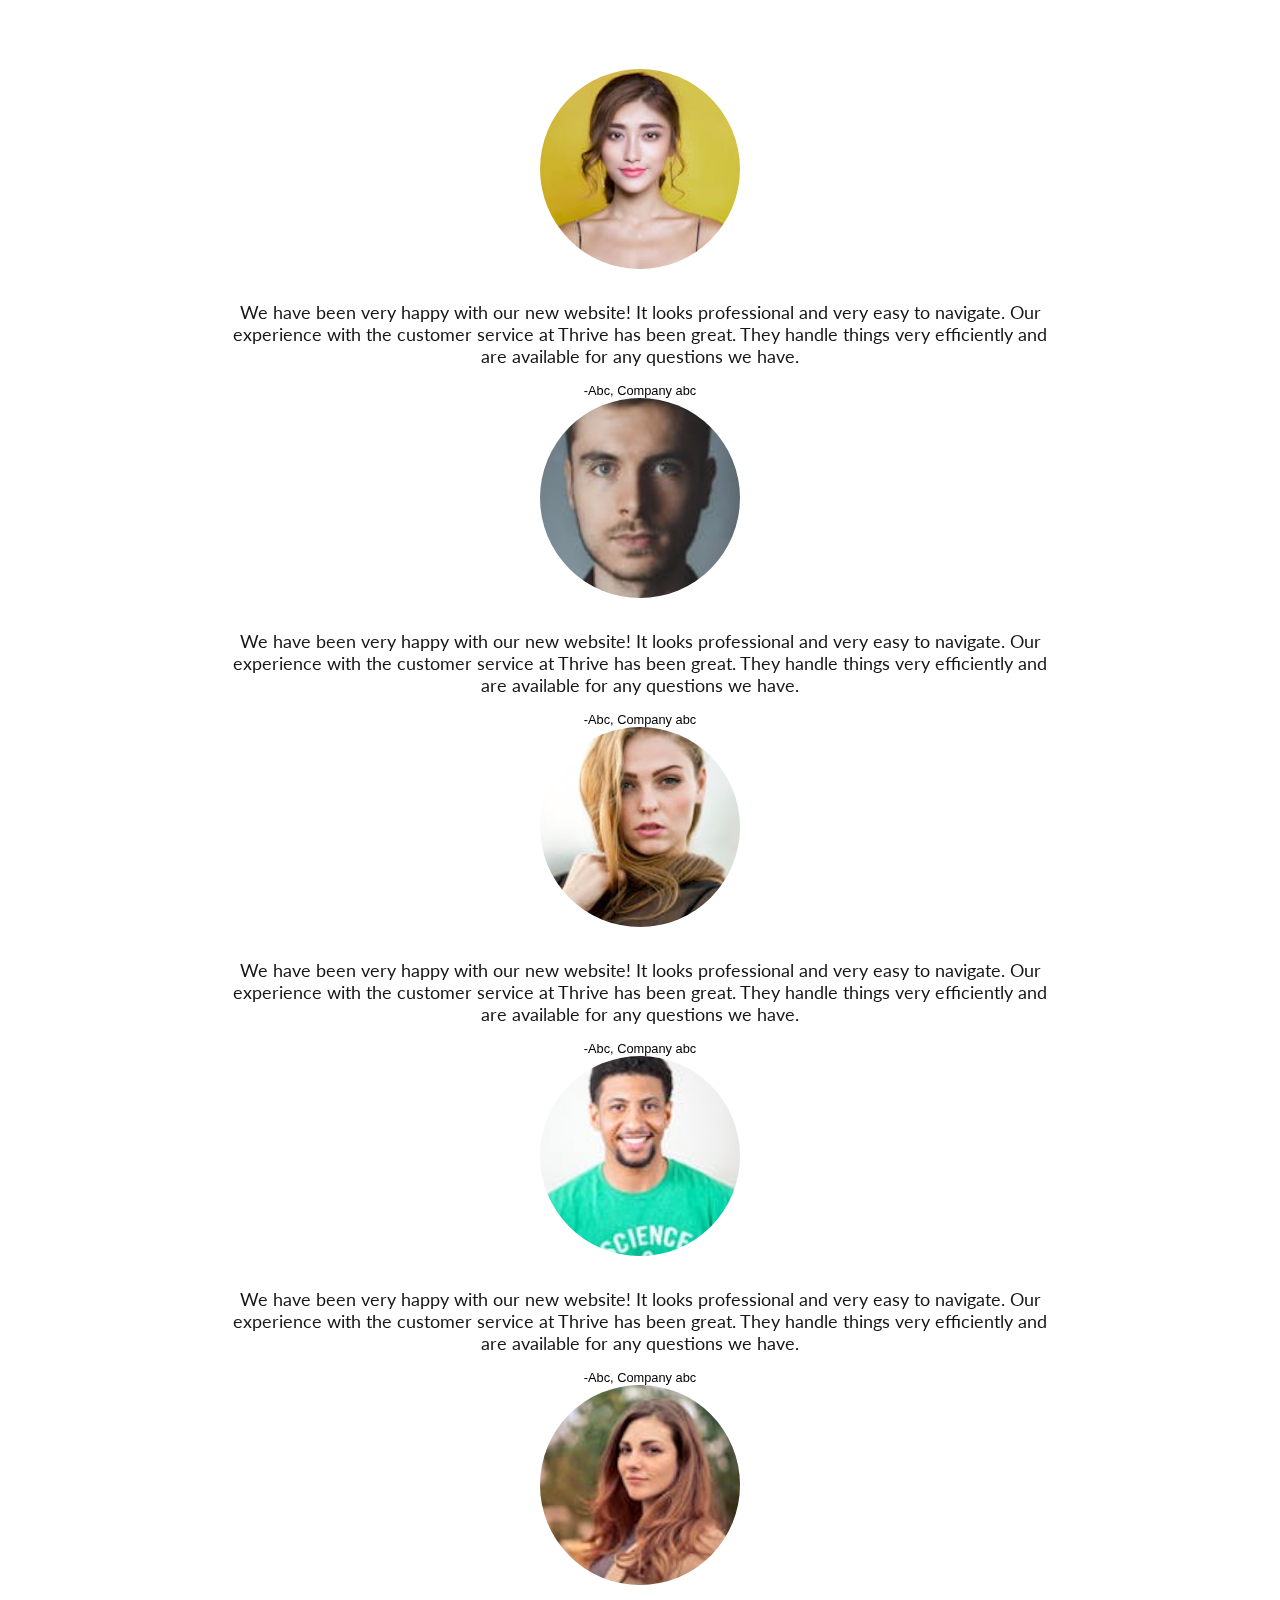
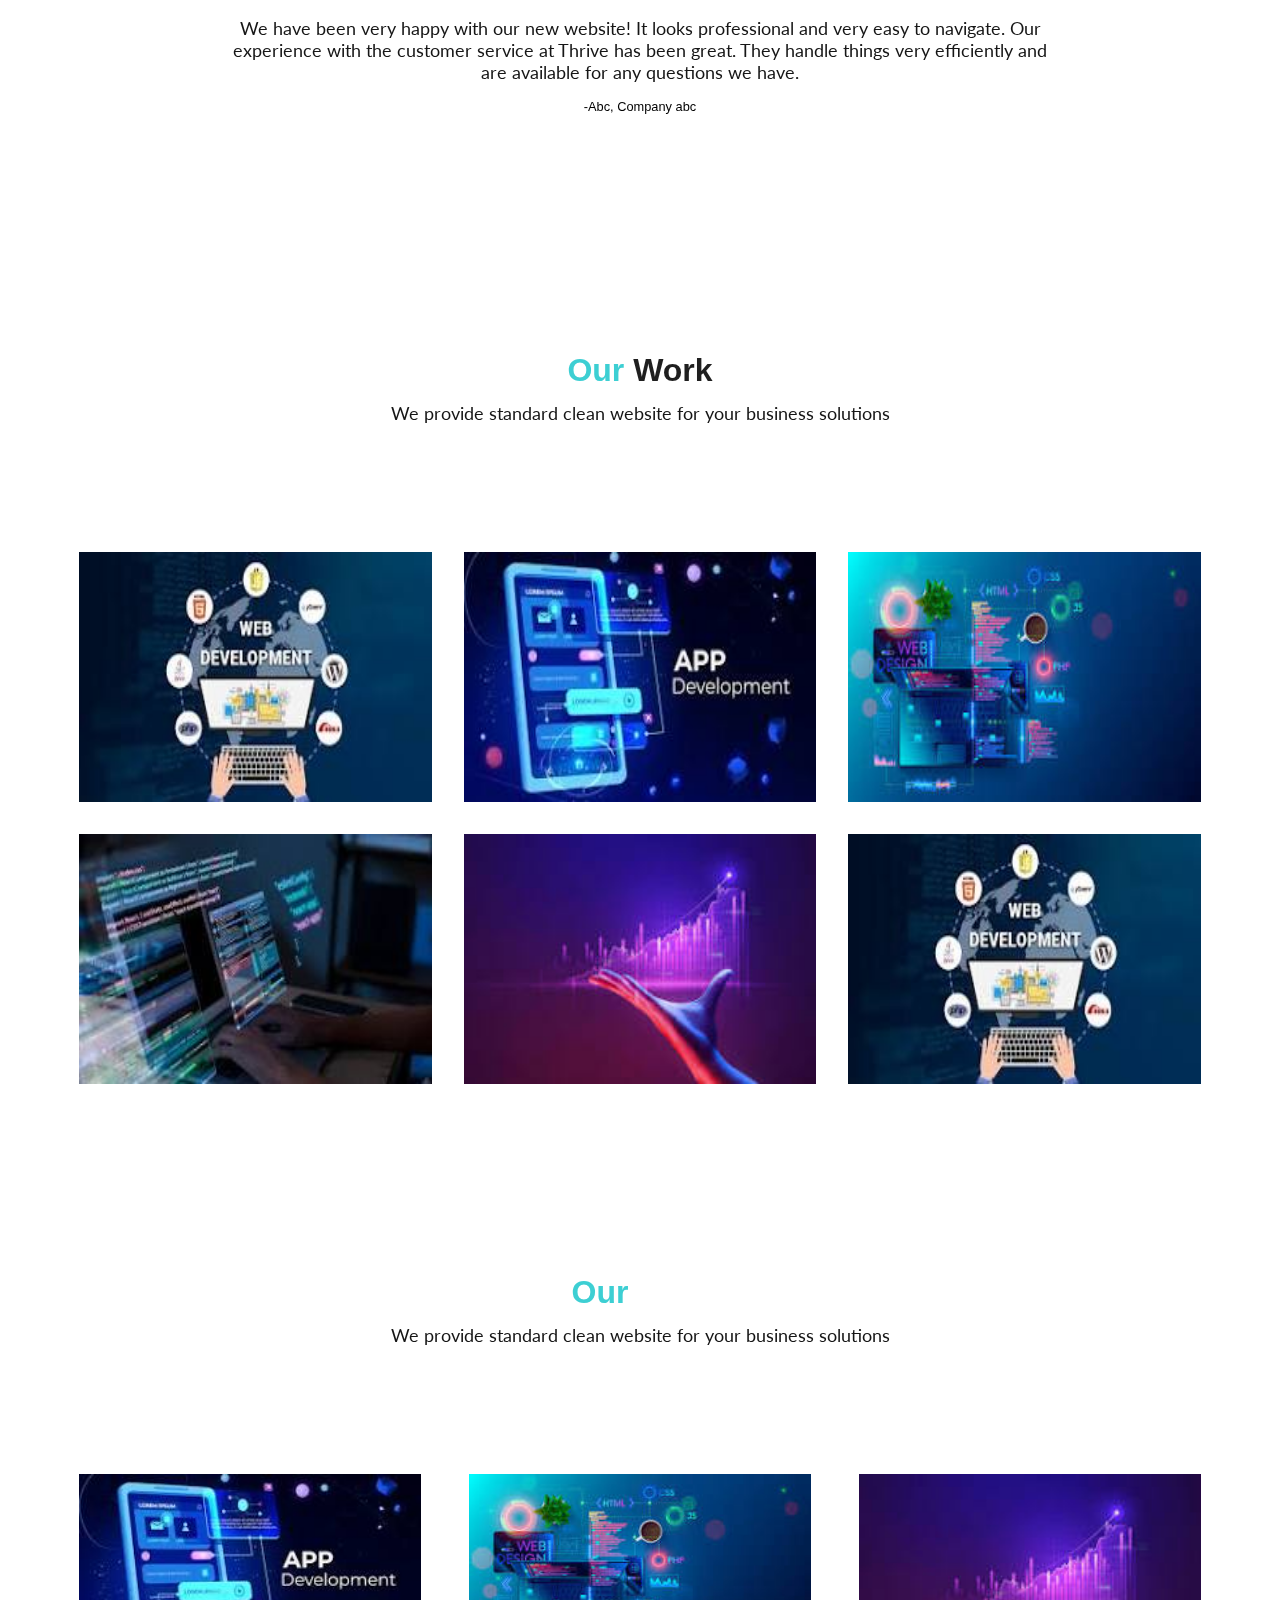
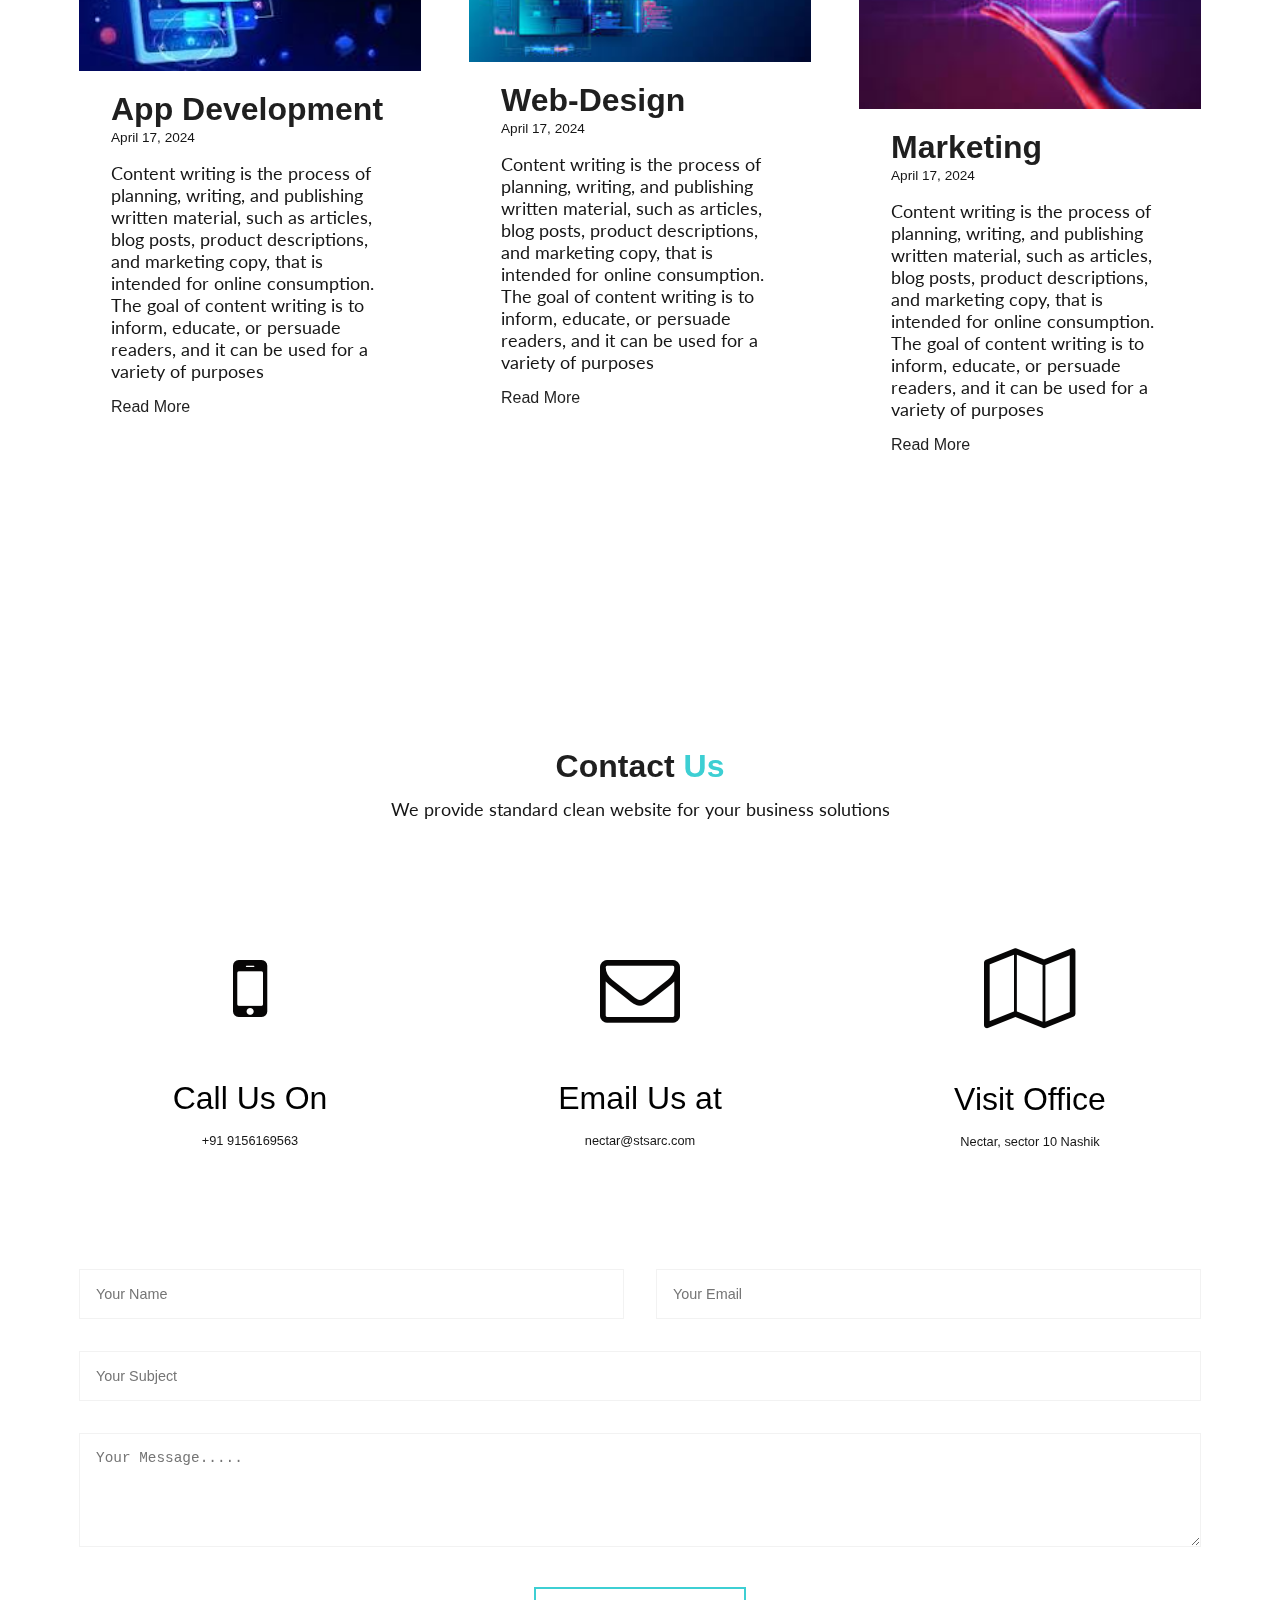
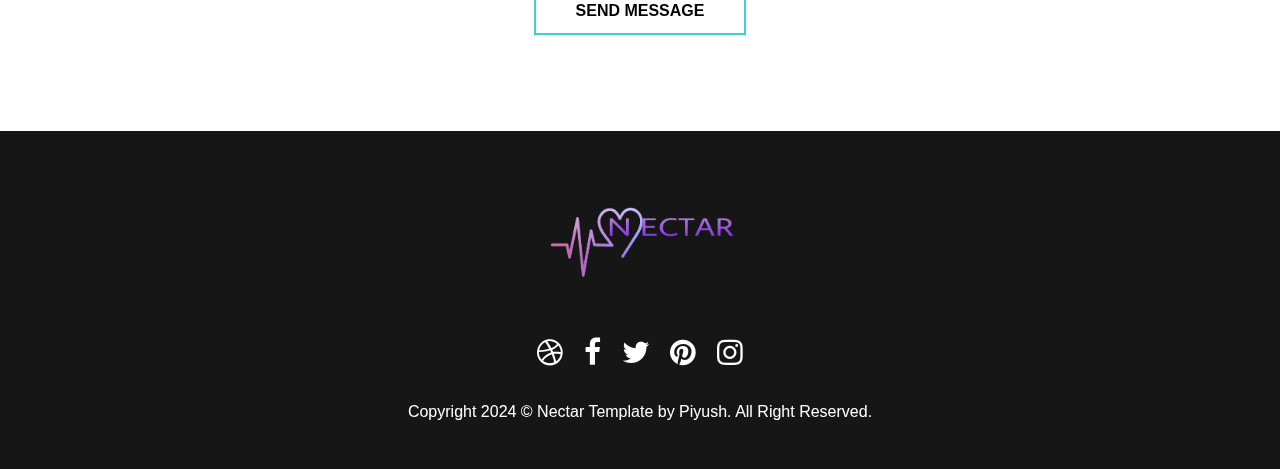
==== commit 0b0b109b: "modified css" ====
--- a/index.html
+++ b/index.html
@@ -140,7 +140,7 @@
         <section class="freelancer">
             <h1 class="">I am open for Jobs</h1>
             <p>I can provide high standard website for your business solution</p>
-            <a href="cv.pdf" download> <button class="btn btn-primary">Download CV</button></a>
+            <a href="cv.pdf" download> <button class="btn btn-secondary">Download CV</button></a>
         </section>
     
         <section class="reviews">
--- a/css/style.css
+++ b/css/style.css
@@ -141,6 +141,12 @@
     max-width: 1100px;
     padding: 0px 15px;
     margin: 0 auto;
+}
+
+@media (min-width: 360px){
+    .container{
+        max-width: 330px;
+    }
 }
 
 @media (min-width: 576px){
@@ -753,7 +759,7 @@
         grid-template-columns: repeat(1, 1fr);
     }
     section.blog{
-        clip-path: polygon(0 0, 100% 0, 100% 100%, 67% 97%, 0 100%);
+        clip-path: polygon(0 0, 100% 0, 100% 100%, 90% 100%, 0 100%);
     }
 }
 
@@ -803,16 +809,16 @@
         line-height: 1.2;
     }
     section.freelancer{
-        clip-path: polygon(0 0, 100% 0, 100% 100%, 67% 89%, 0 100%);
-        padding-bottom: 8rem;
+        clip-path: polygon(0 0, 100% 0, 100% 100%, 63% 92%, 0 100%);
+        padding-bottom: 8%;
     }
 
     section.reviews .slider .slide{
         padding: 0;
     }
     .section-heading + p{
-        margin-bottom: 3rem;
-        font-size: large;
+        margin-bottom: 1rem;
+        font-size: small;
     }
 
     section.work .card-wrapper{
@@ -829,3 +835,73 @@
 }
 
 
+@media (max-width: 360px){
+    .hero{
+        flex-direction: column;
+    }
+    header{
+        clip-path: polygon(0 0, 100% 0, 100% 100%, 90% 80%, 0 100%);
+    }
+
+    .hero .right{
+        position: absolute;
+        top: 200px;
+        padding: 0 0rem;
+        background: linear-gradient(rgba(0,0,0,0), rgba(0,0,0,0.9));
+    }
+
+    .hero .left {
+        margin-top: -2rem;
+        margin-right: 0rem;
+        padding-bottom: 8rem;
+    }
+
+    .about-inner-wrap{
+        flex-direction: column;
+    }
+
+    .about .right{
+        text-align: center;
+        margin-top: 2rem;
+    }
+
+    .about .right .social{
+        justify-content: center;
+    }
+
+    section{
+        padding: 2rem 0;
+    }
+
+    section.services .card-wrapper{
+        grid-template-columns: repeat(1, 1fr);
+    }
+
+    section.freelancer h1{
+        line-height: 1.2;
+    }
+    section.freelancer{
+        clip-path: polygon(0 0, 100% 0, 100% 100%, 63% 92%, 0 100%);
+        padding-bottom: 8%;
+    }
+
+    section.reviews .slider .slide{
+        padding: 0;
+    }
+    .section-heading + p{
+        margin-bottom: 3rem;
+        font-size: small;
+    }
+
+    section.work .card-wrapper{
+        grid-template-columns: repeat(1, 1fr);
+    }
+
+    section.contact .card-wrapper{
+        grid-template-columns: repeat(1, 1fr);
+    }
+
+    section.contact .input-wrap{
+        grid-template-columns: repeat(1, 1fr);
+    }
+}